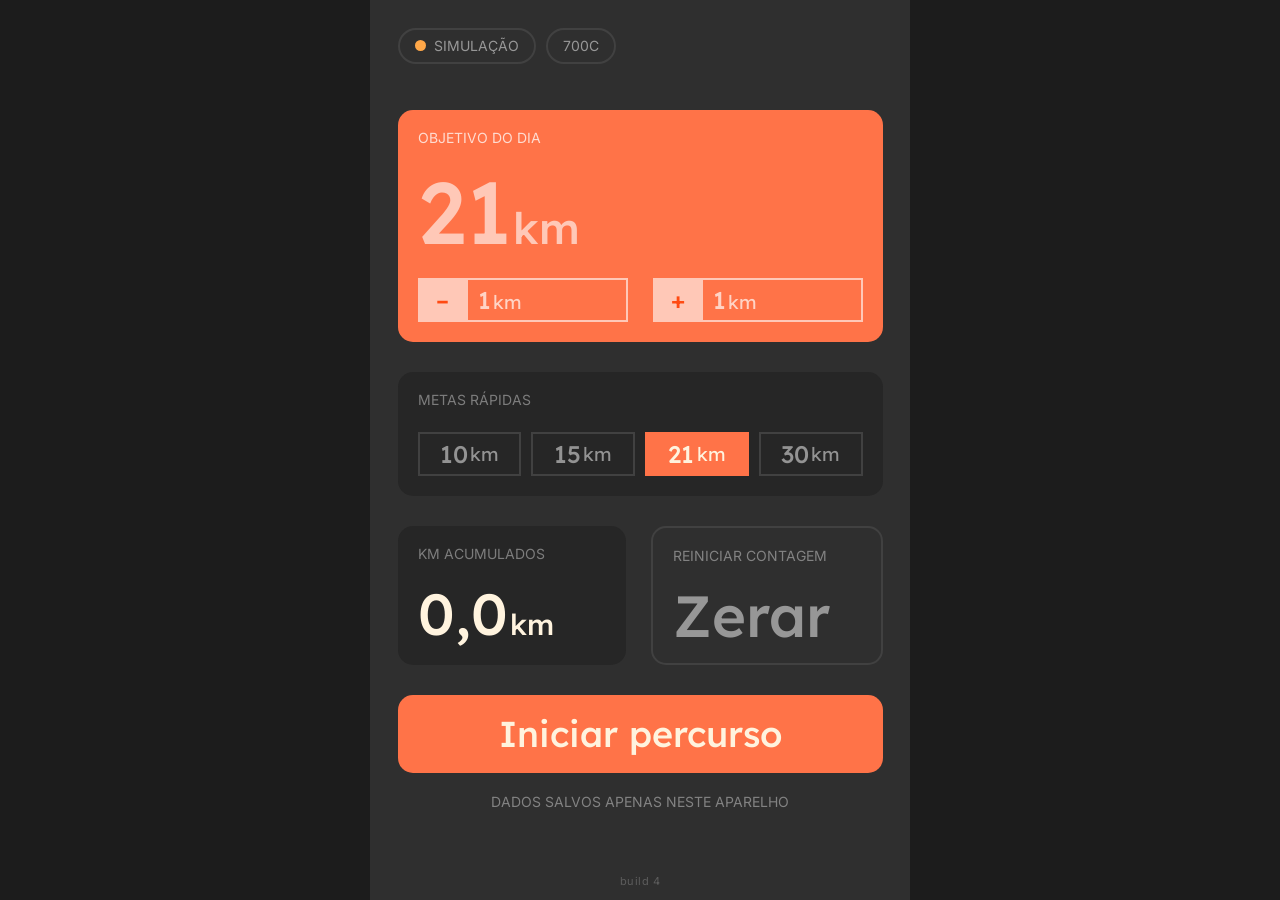
==== index.html @ 7871eb36 "Add files via upload" ====
<!doctype html>
<html lang="pt-BR">
<head>
  <meta charset="utf-8">
  <meta name="viewport" content="width=device-width, initial-scale=1, viewport-fit=cover">
  <title>Bike Speed</title>
  <meta name="theme-color" content="#2f2f2f">
  <meta name="mobile-web-app-capable" content="yes">
  <meta name="apple-mobile-web-app-capable" content="yes">
  <meta name="apple-mobile-web-app-status-bar-style" content="black-translucent">
  <meta name="apple-mobile-web-app-title" content="Bike Speed">
  <link rel="manifest" href="manifest.webmanifest">
  <link rel="icon" href="icons/icon-192.png">
  <link rel="apple-touch-icon" href="icons/icon-192.png">
  <link rel="stylesheet" href="styles.css">
</head>
<body>
<div class="app" id="app" data-screen="goal">

  <header class="topbar">
    <button class="conn" id="connBtn" data-state="sim" aria-haspopup="dialog">
      <span class="dot" aria-hidden="true"></span>
      <span id="connText">Simulação</span>
    </button>
    <button class="conn bikebtn" id="bikeBtn" aria-label="Tipo de bike">
      <span id="bikeBtnText">Aro 29</span>
    </button>
    <button class="conn bikebtn" id="backBtn" aria-label="Voltar" hidden>
      <span>‹ Voltar</span>
    </button>
  </header>

  <!-- TELA 1: objetivo do dia -->
  <main class="screen" id="screenGoal">
    <section class="card orange" aria-label="Objetivo do dia">
      <div class="label">Objetivo do dia</div>
      <div class="big xl"><span class="num" id="goalNum">21</span><span class="unit">km</span></div>
      <div class="chips">
        <button class="pair btn" id="goalMinus" aria-label="Diminuir 1 km">
          <span class="tag">–</span><span class="val"><span class="in"><b>1</b><i>km</i></span></span>
        </button>
        <button class="pair btn" id="goalPlus" aria-label="Aumentar 1 km">
          <span class="tag">+</span><span class="val"><span class="in"><b>1</b><i>km</i></span></span>
        </button>
      </div>
    </section>

    <section class="card dark" aria-label="Metas rápidas">
      <div class="label">Metas rápidas</div>
      <div class="presets" id="presets"></div>
    </section>

    <div class="row">
      <section class="card dark" aria-label="KM acumulados">
        <div class="label">KM acumulados</div>
        <div class="big lg cream"><span class="num" data-bind="accum">0</span><span class="unit">km</span></div>
      </section>
      <button class="card outline resetcard" id="resetBtn" aria-label="Zerar KM acumulados">
        <div class="label">Reiniciar contagem</div>
        <div class="big lg muted"><span class="num">Zerar</span></div>
      </button>
    </div>

    <button class="cta" id="startBtn">Iniciar percurso</button>
    <p class="note">Dados salvos apenas neste aparelho</p>
  </main>

  <!-- TELA 2: painel do percurso -->
  <main class="screen" id="screenRide" hidden>
    <section class="card orange" aria-label="Velocidade">
      <div class="label">Velocidade atual</div>
      <div class="big xl"><span class="num" id="speedNum">0</span><span class="unit">km/h</span></div>
      <div class="chips">
        <div class="pair"><span class="tag">Méd</span><span class="val"><span class="in"><b id="avgNum">0</b><i>km/h</i></span></span></div>
        <div class="pair"><span class="tag">Max</span><span class="val"><span class="in"><b id="maxNum">0</b><i>km/h</i></span></span></div>
      </div>
    </section>

    <section class="card dark" aria-label="Distância percorrida">
      <div class="label">Distância percorrida</div>
      <div class="big lg cream"><span class="num" id="distNum">0,0</span><span class="unit">km</span></div>
      <div class="progress" id="progress" role="progressbar" aria-valuemin="0" aria-valuemax="100" aria-valuenow="0" aria-label="Progresso do objetivo">
        <div class="track"></div><div class="fill"></div><div class="knob"></div>
      </div>
      <div class="chips">
        <div class="pair"><span class="tag">Rest.</span><span class="val"><span class="in"><b id="restNum">0</b><i>km</i></span></span></div>
        <div class="pair"><span class="tag">Obj.</span><span class="val"><span class="in"><b id="objNum">21</b><i>km</i></span></span></div>
      </div>
    </section>

    <div class="row">
      <section class="card dark" aria-label="KM acumulados">
        <div class="label">KM acumulados</div>
        <div class="big lg cream"><span class="num" data-bind="accum">0</span><span class="unit">km</span></div>
      </section>
      <section class="card bat" id="batCard" aria-label="Bateria do ESP32">
        <div class="label">Bateria</div>
        <div class="big lg"><span class="num" id="batNum">100</span><span class="unit">%</span></div>
      </section>
    </div>

    <button class="finish" id="finishBtn">Finalizar percurso</button>
  </main>

  <!-- TELA 3: tipo de bike -->
  <main class="screen" id="screenBike" hidden>
    <section class="card orange" aria-label="Tipo de bike">
      <div class="label">Tipo de bike</div>
      <div class="big xl"><span class="num" id="bikeNum">29</span><span class="unit" id="bikeUnit">aro</span></div>
      <div class="pair"><span class="tag">Ø</span><span class="val wide"><span class="in"><b id="bikeMm">2300</b><i>mm</i></span></span></div>
    </section>

    <div class="bikegrid" id="bikeGrid" role="radiogroup" aria-label="Aro da roda"></div>

    <label class="card outline customcard" id="customCard">
      <span class="custom-title">Personalizado</span>
      <span class="custom-in"><input id="customMm" type="number" inputmode="numeric" min="1000" max="3000" step="1" placeholder="medir a roda (mm)" aria-label="Circunferência personalizada em mm"></span>
    </label>

    <button class="cta" id="bikeOk">Confirmar</button>
    <p class="note">Usado para calcular velocidade e distância</p>
  </main>

  <div class="toast" id="toast" role="status" aria-live="polite" hidden></div>

  <!-- Folhas (confirmação e ajustes) -->
  <div class="scrim" id="scrim" hidden></div>

  <section class="sheet" id="confirmSheet" role="dialog" aria-modal="true" aria-labelledby="confirmTitle" hidden>
    <div class="label" id="confirmTitle">Confirmar</div>
    <p class="sheet-text" id="confirmText"></p>
    <div class="chips">
      <button class="pair btn dark" id="confirmCancel"><span class="tag">Não</span><span class="val"><span class="in"><b>Cancelar</b></span></span></button>
      <button class="pair btn" id="confirmOk"><span class="tag">Sim</span><span class="val"><span class="in"><b id="confirmOkLabel">Confirmar</b></span></span></button>
    </div>
  </section>

  <section class="sheet" id="settingsSheet" role="dialog" aria-modal="true" aria-labelledby="settingsTitle" hidden>
    <div class="label" id="settingsTitle">Conexão e ajustes</div>

    <p class="sheet-text" id="connDetail">Modo simulação: os dados são gerados no próprio app.</p>

    <div class="stack">
      <button class="pill primary" id="bleBtn">Conectar ESP32 (Bluetooth)</button>
      <button class="pill" id="simBtn">Usar simulação</button>
    </div>

    <label class="field">
      <span class="label">Circunferência da roda (mm)</span>
      <input id="wheelInput" type="number" inputmode="numeric" min="1000" max="3000" step="1">
    </label>

    <div class="simonly" id="simOnly">
      <label class="field">
        <span class="label">Bateria na simulação: <b id="simBatLabel">100</b>%</span>
        <input id="simBat" type="range" min="0" max="100" step="1" value="100">
      </label>
      <label class="field">
        <span class="label">Tempo da simulação</span>
        <select id="simSpeed">
          <option value="1">Normal (1×)</option>
          <option value="10">Rápido (10×)</option>
          <option value="60">Muito rápido (60×)</option>
        </select>
      </label>
    </div>

    <button class="pill" id="settingsClose">Fechar</button>
  </section>

  <span class="build" id="buildTag" aria-hidden="true"></span>
</div>
<script src="build.js"></script>
<script src="app.js"></script>
</body>
</html>
---- styles.css ----
/* Bike Speed — identidade extraída do Figma "Bike Speed UI v1.0"
   Tela base 1080 x 1920. Tudo escala por --u (1 unidade de design). */

/* Clash Display: coloque os arquivos em /fonts (veja o README).
   Sem eles, o app usa Lexend como substituta, incluída aqui. */
@font-face { font-family: "Clash Display"; font-weight: 500; font-display: swap;
  src: local("Clash Display Medium"), local("ClashDisplay-Medium"), url("fonts/ClashDisplay-Medium.woff2") format("woff2"); }
@font-face { font-family: "Clash Display"; font-weight: 400; font-display: swap;
  src: local("Clash Display Regular"), local("ClashDisplay-Regular"), url("fonts/ClashDisplay-Regular.woff2") format("woff2"); }
@font-face { font-family: "Lexend Fallback"; font-weight: 400; font-display: swap;
  src: url("fonts/lexend-latin-400-normal.woff2") format("woff2"); }
@font-face { font-family: "Lexend Fallback"; font-weight: 500; font-display: swap;
  src: url("fonts/lexend-latin-500-normal.woff2") format("woff2"); }
@font-face { font-family: "Inter Local"; font-weight: 400; font-display: swap;
  src: url("fonts/inter-latin-400-normal.woff2") format("woff2"); }
@font-face { font-family: "Inter Local"; font-weight: 500; font-display: swap;
  src: url("fonts/inter-latin-500-normal.woff2") format("woff2"); }

:root {
  --page: #1c1c1c;
  --bg: #2f2f2f;
  --card: #262626;
  --line: #414141;
  --orange: #ff7348;
  --orange-lt: #ffc8b7;
  --orange-tx: #ffd3c5;
  --orange-dk: #ff4a12;
  --cream: #fff3de;
  --display: "Clash Display", "Lexend Fallback", system-ui, sans-serif;
  --text: "Inter Local", Inter, system-ui, sans-serif;
}

* { box-sizing: border-box; margin: 0; padding: 0; -webkit-tap-highlight-color: transparent; }
html, body { min-height: 100%; background: var(--page); color: #fff; font-family: var(--text); -webkit-font-smoothing: antialiased; }
button { font: inherit; color: inherit; background: none; border: 0; cursor: pointer; text-align: inherit; touch-action: manipulation; }
[hidden] { display: none !important; }

.app {
  --u: calc(min(100vw, 540px) / 1080);
  --stroke: max(1.5px, calc(5 * var(--u)));
  position: relative;
  width: min(100vw, 540px);
  min-height: 100dvh;
  margin: 0 auto;
  background: var(--bg);
  display: flex;
  flex-direction: column;
  overflow: hidden;
  padding-top: env(safe-area-inset-top);
  padding-bottom: env(safe-area-inset-bottom);
  user-select: none;
  -webkit-user-select: none;
}

/* ---------- barra de conexão ---------- */
.topbar { gap: calc(20 * var(--u)); position: absolute; top: env(safe-area-inset-top); left: 0; right: 0; padding: calc(55 * var(--u)) calc(55 * var(--u)) 0; display: flex; z-index: 2; }
.conn {
  display: inline-flex; align-items: center; gap: calc(16 * var(--u));
  min-height: 36px; padding: 0 calc(30 * var(--u)); border: var(--stroke) solid var(--line); border-radius: 999px;
  font-size: max(11px, calc(28 * var(--u))); text-transform: uppercase; color: rgba(255,255,255,.5);
}
.conn .dot { width: max(8px, calc(22 * var(--u))); aspect-ratio: 1; border-radius: 50%; background: #ffa748; }
.conn[data-state="ble"] .dot { background: #93d379; }
.conn[data-state="off"] .dot { background: #ff4848; }

/* ---------- telas ---------- */
.screen {
  flex: 1; display: flex; flex-direction: column; justify-content: center;
  gap: calc(59 * var(--u));
  padding: calc(190 * var(--u)) calc(55 * var(--u)) calc(150 * var(--u));
}

/* ---------- cards ---------- */
.card {
  display: flex; flex-direction: column; gap: calc(50 * var(--u));
  padding: calc(40 * var(--u)); border-radius: calc(30 * var(--u)); background: var(--card);
  min-width: 0;
}
.card.orange { background: var(--orange); justify-content: space-between; }
.card.outline { background: transparent; border: var(--stroke) solid var(--line); }
.row { display: flex; gap: calc(50 * var(--u)); }
.row > .card { flex: 1 1 0; }

.label { font-size: max(11px, calc(28 * var(--u))); text-transform: uppercase; line-height: 1.1; color: rgba(255,255,255,.4); }
.orange .label, .bat .label { color: rgba(255,255,255,.75); }

.big { display: flex; align-items: baseline; gap: calc(5 * var(--u)); font-family: var(--display); font-weight: 500; line-height: .95; color: var(--cream); white-space: nowrap; }
.big.xl { color: var(--orange-lt); }
.big.xl .num { font-size: calc(174 * var(--u)); }
.big.xl .unit { font-size: calc(87 * var(--u)); }
.big.lg .num { font-size: calc(116 * var(--u)); }
.big.lg .unit { font-size: calc(58 * var(--u)); }
.big.muted { color: rgba(255,255,255,.5); }

/* ---------- chips (rótulo + valor) ---------- */
.chips { display: flex; gap: calc(50 * var(--u)); }
.pair { display: flex; flex: 1 1 0; min-width: 0; align-items: stretch; min-height: calc(70 * var(--u)); }
.pair.btn { min-height: max(44px, calc(70 * var(--u))); }
.pair .tag {
  display: flex; align-items: center; justify-content: center; padding: 0 calc(18 * var(--u));
  min-width: calc(100 * var(--u));
  background: var(--orange-lt); color: var(--orange-dk);
  font-family: var(--display); font-weight: 500; font-size: calc(48 * var(--u)); line-height: 1;
}
.pair .val {
  flex: 1; display: flex; align-items: center; padding: 0 calc(20 * var(--u)); min-width: 0;
  border: var(--stroke) solid var(--orange-lt); border-left-width: 0; color: var(--orange-tx);
  font-family: var(--display); font-weight: 500; line-height: 1;
}
.pair .in { display: flex; align-items: baseline; gap: calc(5 * var(--u)); white-space: nowrap; }
.pair b { font-weight: 500; font-size: calc(48 * var(--u)); }
.pair i { font-style: normal; font-weight: 400; font-size: calc(38 * var(--u)); }
.pair:active .tag { filter: brightness(.92); }

.card.dark .pair .tag, .pair.dark .tag { background: var(--line); color: rgba(255,255,255,.5); }
.card.dark .pair .val, .pair.dark .val { border-color: var(--line); color: rgba(255,255,255,.5); }

/* ---------- metas rápidas ---------- */
.presets { display: flex; gap: calc(20 * var(--u)); }
.preset {
  flex: 1 1 0; min-height: max(44px, calc(70 * var(--u))); display: flex; align-items: center; justify-content: center;
  gap: calc(5 * var(--u)); border: var(--stroke) solid var(--line); color: rgba(255,255,255,.5);
  font-family: var(--display); font-weight: 500; font-size: calc(48 * var(--u)); line-height: 1; white-space: nowrap;
}
.preset small { font-weight: 400; font-size: calc(38 * var(--u)); }
.preset[aria-pressed="true"] { background: var(--orange); border-color: var(--orange); color: var(--cream); }
.preset:active { filter: brightness(1.15); }

/* ---------- progresso ---------- */
.progress { --pf: 0; position: relative; height: calc(36 * var(--u)); min-height: 14px; margin-top: calc(-10 * var(--u)); }
.progress .track { position: absolute; left: 0; right: 0; top: 50%; height: calc(15 * var(--u)); min-height: 5px; transform: translateY(-50%); background: var(--line); border-radius: 999px; }
.progress .fill { position: absolute; left: 0; top: 50%; height: calc(20 * var(--u)); min-height: 7px; width: calc(18 * var(--u) + (100% - 36 * var(--u)) * var(--pf)); transform: translateY(-50%); background: var(--orange); border-radius: 999px; transition: width .3s linear; }
.progress .knob { position: absolute; top: 50%; left: calc(18 * var(--u) + (100% - 36 * var(--u)) * var(--pf)); width: calc(36 * var(--u)); min-width: 14px; aspect-ratio: 1; border-radius: 50%; background: var(--cream); transform: translate(-50%, -50%); transition: left .3s linear; }

/* ---------- bateria ---------- */
.bat { background: var(--bat-bg, #93d379); transition: background-color .6s ease; }
.bat .big { color: var(--bat-fg, #e3f3dd); transition: color .6s ease; }

/* ---------- botões grandes ---------- */
.cta {
  min-height: max(56px, calc(156 * var(--u))); border-radius: calc(30 * var(--u)); background: var(--orange); color: var(--cream);
  display: flex; align-items: center; justify-content: center; font-family: var(--display); font-weight: 500; font-size: calc(72 * var(--u));
}
.cta:active { filter: brightness(.94); }
.finish {
  min-height: max(52px, calc(130 * var(--u))); border-radius: calc(30 * var(--u)); border: var(--stroke) solid var(--line);
  display: flex; align-items: center; justify-content: center; color: rgba(255,255,255,.5);
  font-family: var(--display); font-weight: 500; font-size: calc(52 * var(--u));
}
.finish:active { background: rgba(255,255,255,.04); }
.resetcard:active { background: rgba(255,255,255,.04); }
.note { text-align: center; font-size: max(11px, calc(28 * var(--u))); text-transform: uppercase; color: rgba(255,255,255,.4); margin-top: calc(-19 * var(--u)); }

/* ---------- número da build ---------- */
.build {
  position: absolute; left: 0; right: 0; bottom: calc(12px + env(safe-area-inset-bottom));
  text-align: center; font-size: 11px; letter-spacing: .04em; color: rgba(255,255,255,.22);
  pointer-events: none; z-index: 1;
}

/* ---------- aviso rápido ---------- */
.toast {
  position: absolute; left: calc(55 * var(--u)); right: calc(55 * var(--u)); bottom: calc(60 * var(--u) + env(safe-area-inset-bottom));
  padding: calc(34 * var(--u)) calc(40 * var(--u)); border-radius: calc(30 * var(--u)); background: var(--cream); color: #2f2f2f;
  font-family: var(--display); font-weight: 500; font-size: max(14px, calc(42 * var(--u))); text-align: center; z-index: 5;
}

/* ---------- folhas ---------- */
.scrim { position: absolute; inset: 0; background: rgba(0,0,0,.55); z-index: 3; }
.sheet {
  position: absolute; left: 0; right: 0; bottom: 0; z-index: 4; max-height: 92%; overflow-y: auto;
  display: flex; flex-direction: column; gap: calc(40 * var(--u));
  padding: calc(55 * var(--u)) calc(55 * var(--u)) calc(55 * var(--u) + env(safe-area-inset-bottom));
  background: var(--card); border-radius: calc(40 * var(--u)) calc(40 * var(--u)) 0 0;
}
.sheet-text { font-size: max(14px, calc(38 * var(--u))); line-height: 1.4; color: rgba(255,255,255,.7); }
.stack { display: flex; flex-direction: column; gap: calc(24 * var(--u)); }
.pill {
  min-height: 48px; padding: 0 calc(40 * var(--u)); border: var(--stroke) solid var(--line); border-radius: calc(30 * var(--u));
  display: flex; align-items: center; justify-content: center; text-align: center; color: rgba(255,255,255,.6);
  font-family: var(--display); font-weight: 500; font-size: max(15px, calc(44 * var(--u)));
}
.pill.primary { background: var(--orange); border-color: var(--orange); color: var(--cream); }
.field { display: flex; flex-direction: column; gap: calc(18 * var(--u)); }
.field .label b { font-weight: 500; color: var(--cream); }
.field input, .field select {
  width: 100%; min-height: 48px; padding: 0 calc(30 * var(--u)); border: var(--stroke) solid var(--line); border-radius: calc(20 * var(--u));
  background: var(--bg); color: var(--cream); font-family: var(--display); font-weight: 500; font-size: max(16px, calc(46 * var(--u)));
  user-select: text; -webkit-user-select: text;
}
.field input[type="range"] { padding: 0; accent-color: var(--orange); }
.simonly { display: flex; flex-direction: column; gap: calc(40 * var(--u)); }

@media (prefers-reduced-motion: reduce) {
  .progress .fill, .progress .knob, .bat, .bat .big { transition: none; }
}

/* ---------- tela 3: tipo de bike ---------- */
.bikebtn { color: rgba(255,255,255,.5); }
.bikebtn:active { background: rgba(255,255,255,.04); }
.pair .val.wide { border-color: var(--orange-lt); }
.bikegrid { display: grid; grid-template-columns: 1fr 1fr; gap: calc(30 * var(--u)) calc(50 * var(--u)); }
.bikeopt {
  display: flex; flex-direction: column; justify-content: center; align-items: flex-start; gap: calc(10 * var(--u));
  min-height: max(64px, calc(210 * var(--u))); padding: calc(30 * var(--u)) calc(40 * var(--u));
  border-radius: calc(30 * var(--u)); background: var(--card); text-align: left;
}
.bikeopt .mm { font-size: max(11px, calc(28 * var(--u))); text-transform: uppercase; color: rgba(255,255,255,.4); line-height: 1.1; }
.bikeopt .nm { display: flex; align-items: baseline; gap: calc(5 * var(--u)); font-family: var(--display); font-weight: 500; font-size: calc(96 * var(--u)); line-height: .95; color: rgba(255,255,255,.5); white-space: nowrap; }
.bikeopt .nm small { font-weight: 400; font-size: calc(48 * var(--u)); }
.bikeopt[aria-checked="true"] { background: var(--orange); }
.bikeopt[aria-checked="true"] .mm { color: var(--orange-tx); }
.bikeopt[aria-checked="true"] .nm { color: var(--cream); }
.bikeopt:active { filter: brightness(1.15); }
.customcard { flex-direction: row; align-items: center; justify-content: space-between; gap: calc(20 * var(--u)); min-height: max(56px, calc(150 * var(--u))); padding-top: 0; padding-bottom: 0; cursor: text; }
.custom-title { font-family: var(--display); font-weight: 500; font-size: calc(56 * var(--u)); color: rgba(255,255,255,.5); white-space: nowrap; }
.custom-in { flex: 1; min-width: 0; }
.custom-in input { width: 100%; text-align: right; background: transparent; border: 0; outline: 0; color: var(--cream); font-family: var(--display); font-weight: 500; font-size: max(16px, calc(48 * var(--u))); }
.custom-in input::placeholder { font-family: inherit; font-size: max(11px, calc(28 * var(--u))); text-transform: uppercase; color: rgba(255,255,255,.4); font-weight: 400; }
.customcard[data-on="true"] { border-color: var(--orange); }
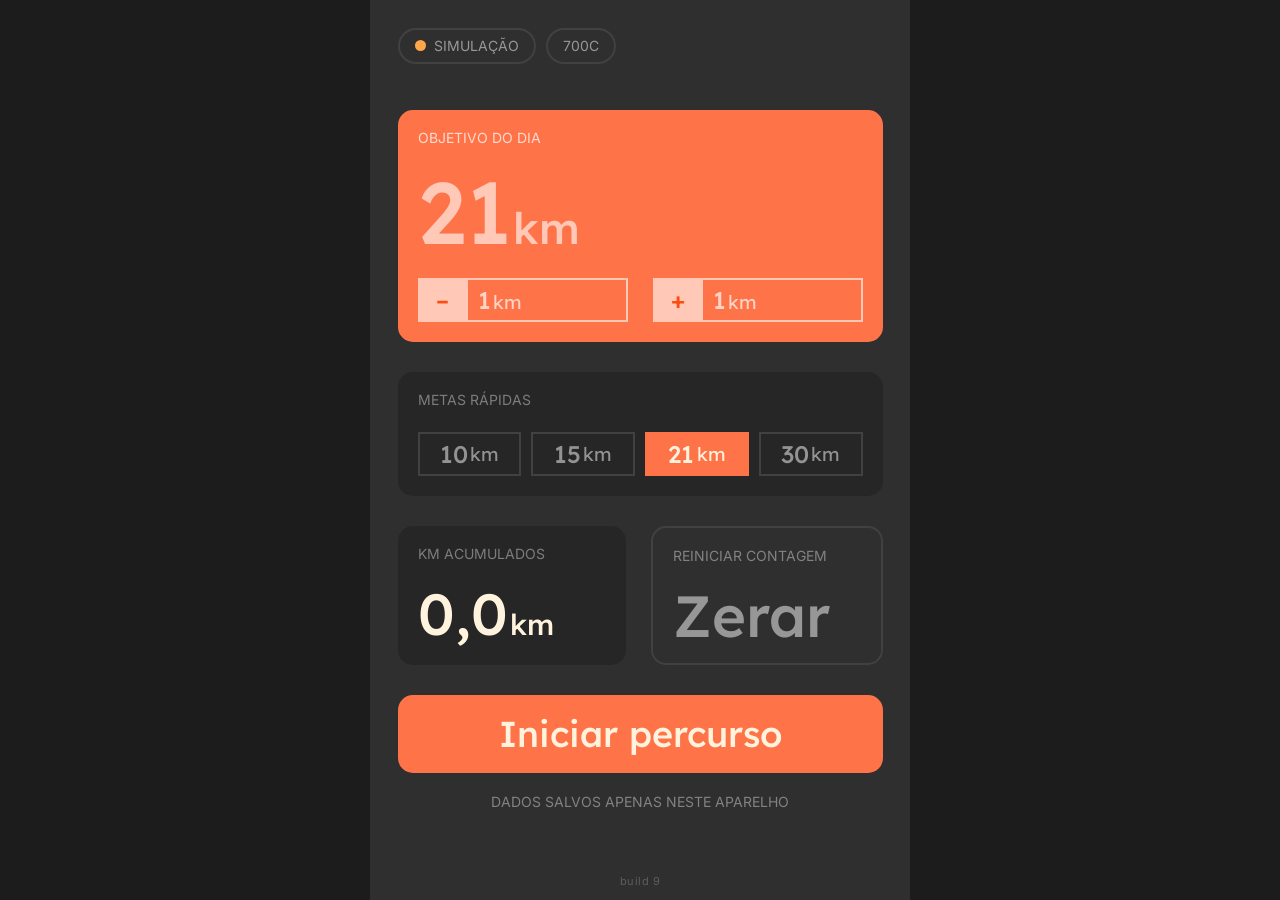
==== commit a694081e: "Add files via upload" ====
--- a/index.html
+++ b/index.html
@@ -141,9 +141,17 @@
     <p class="sheet-text" id="connDetail">Modo simulação: os dados são gerados no próprio app.</p>
 
     <div class="stack">
-      <button class="pill primary" id="bleBtn">Conectar ESP32 (Bluetooth)</button>
+      <button class="pill primary" id="usbBtn">Conectar por cabo USB (computador)</button>
+      <button class="pill primary" id="bleBtn">Conectar por Bluetooth</button>
+      <button class="pill primary" id="wifiBtn">Conectar pelo Wi-Fi</button>
+      <a class="pill" id="panelLink" href="/" hidden>Painel do ESP32 (atualizar firmware)</a>
       <button class="pill" id="simBtn">Usar simulação</button>
     </div>
+
+    <label class="field" id="wifiHostField">
+      <span class="label">Endereço do ESP32 no Wi-Fi</span>
+      <input id="wifiHost" type="text" inputmode="url" autocapitalize="off" autocomplete="off" spellcheck="false" placeholder="bikespeed.local">
+    </label>
 
     <label class="field">
       <span class="label">Circunferência da roda (mm)</span>
--- a/styles.css
+++ b/styles.css
@@ -218,3 +218,6 @@
 .custom-in input { width: 100%; text-align: right; background: transparent; border: 0; outline: 0; color: var(--cream); font-family: var(--display); font-weight: 500; font-size: max(16px, calc(48 * var(--u))); }
 .custom-in input::placeholder { font-family: inherit; font-size: max(11px, calc(28 * var(--u))); text-transform: uppercase; color: rgba(255,255,255,.4); font-weight: 400; }
 .customcard[data-on="true"] { border-color: var(--orange); }
+
+a.pill { display: flex; align-items: center; justify-content: center; text-decoration: none; }
+a.pill[hidden] { display: none; }
